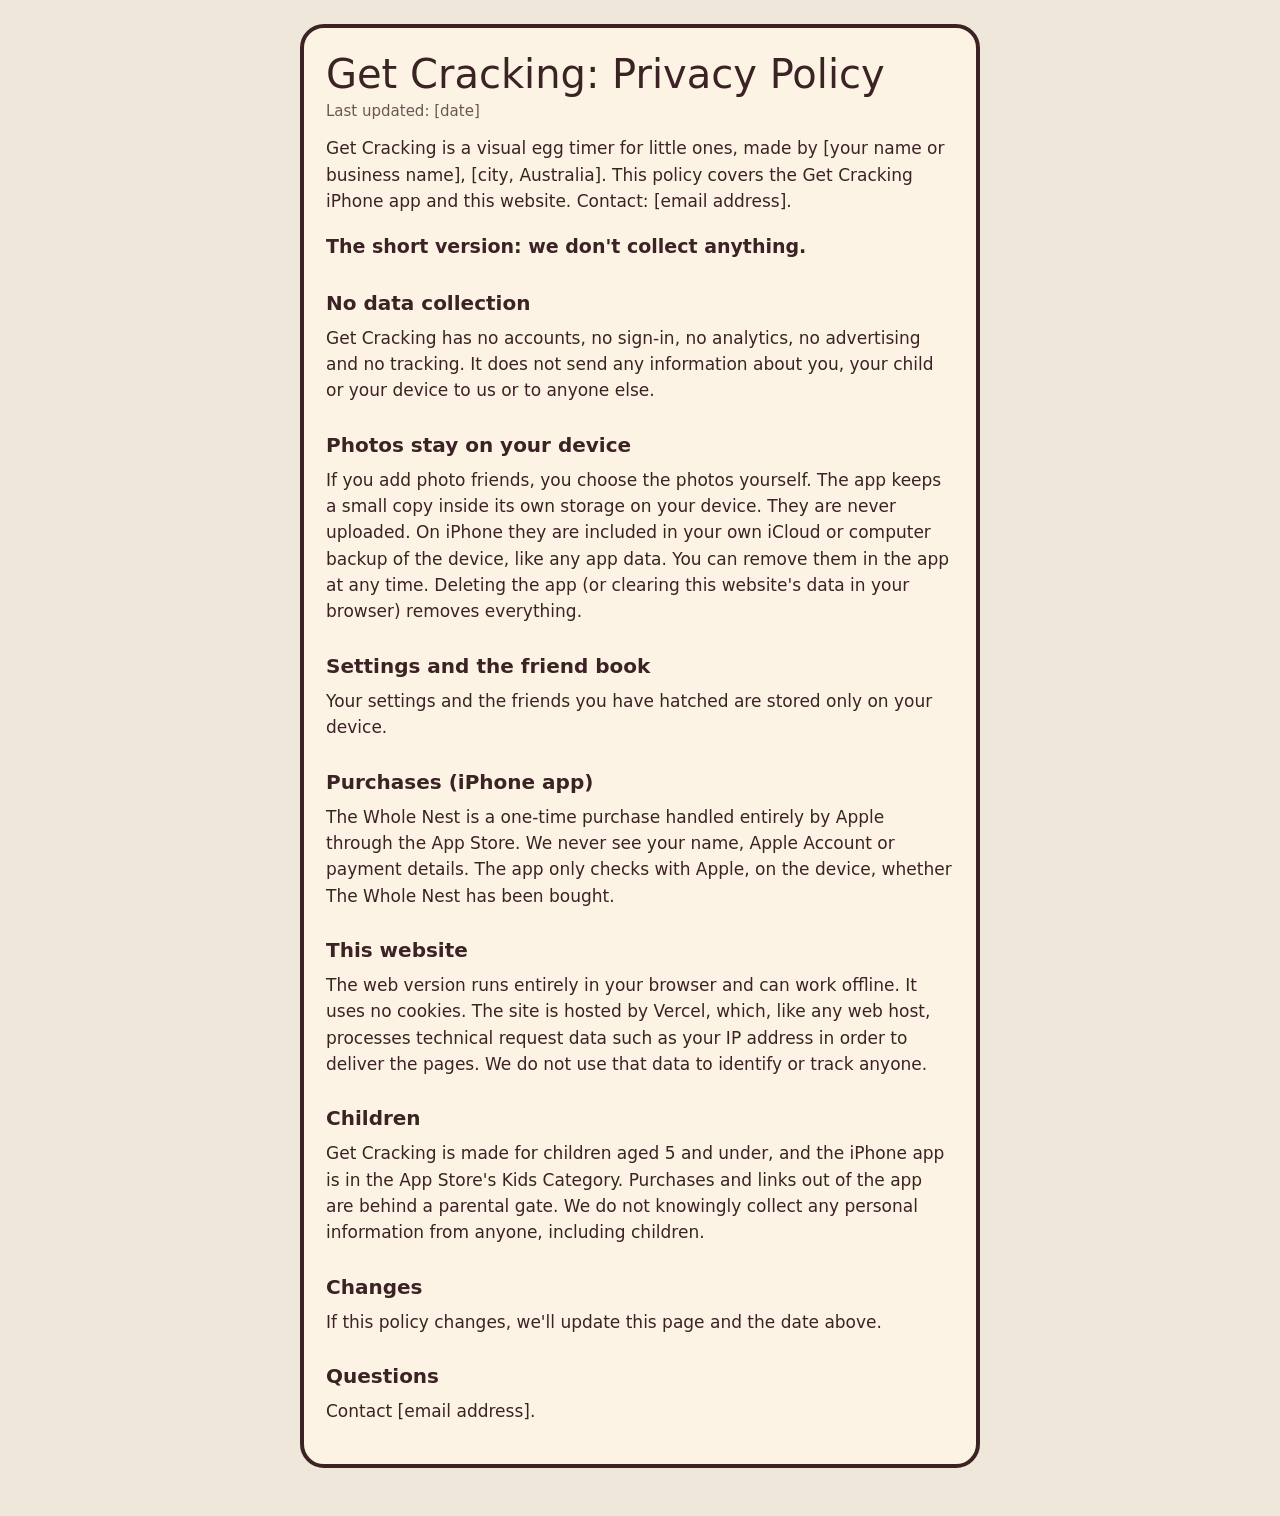
==== privacy.html @ c1076ae8 "Add the privacy policy page (privacy.html) The iPhone app's paywall and the App Store listing link h" ====
<!doctype html>
<html lang="en">
<head>
  <meta charset="utf-8">
  <meta name="viewport" content="width=device-width, initial-scale=1">
  <meta name="theme-color" content="#efe7da">
  <meta name="description" content="Get Cracking privacy policy: the app collects no data.">
  <title>Privacy Policy · Get Cracking</title>
  <link rel="icon" href="icons/icon.svg" type="image/svg+xml">
  <style>
    @font-face { font-family: 'Fredoka'; src: url('fonts/fredoka.woff2') format('woff2'); font-weight: 300 700; font-display: swap; }
    @font-face { font-family: 'Patrick Hand SC'; src: url('fonts/patrick-hand-sc.woff2') format('woff2'); font-weight: 400; font-display: swap; }
    :root { --out: #3b2224; --cream: #fdf3e4; --paper: #efe7da; }
    * { box-sizing: border-box; }
    body {
      margin: 0; padding: 24px 16px 48px; background: var(--paper); color: var(--out);
      font-family: 'Fredoka', ui-rounded, 'Arial Rounded MT Bold', system-ui, sans-serif;
      font-size: 17px; line-height: 1.55;
    }
    main {
      max-width: 680px; margin: 0 auto; padding: 24px 22px 28px; background: var(--cream);
      border: 4px solid var(--out); border-radius: 24px;
    }
    h1 { font-family: 'Patrick Hand SC', 'Fredoka', system-ui, sans-serif; font-weight: 400; font-size: 40px; line-height: 1.1; margin: 0 0 4px; }
    h2 { font-size: 20px; margin: 26px 0 6px; }
    p { margin: 0 0 12px; }
    ul { margin: 0 0 12px; padding-left: 22px; }
    li { margin-bottom: 8px; }
    .updated { opacity: .75; font-size: 15px; }
    .short { font-weight: 600; font-size: 19px; margin: 18px 0; }
    a { color: inherit; }
  </style>
</head>
<body>
  <main>
    <h1>Get Cracking: Privacy Policy</h1>
    <p class="updated">Last updated: [date]</p>

    <p>Get Cracking is a visual egg timer for little ones, made by [your name or business name], [city, Australia]. This policy covers the Get Cracking iPhone app and this website. Contact: [email address].</p>

    <p class="short">The short version: we don't collect anything.</p>

    <h2>No data collection</h2>
    <p>Get Cracking has no accounts, no sign-in, no analytics, no advertising and no tracking. It does not send any information about you, your child or your device to us or to anyone else.</p>

    <h2>Photos stay on your device</h2>
    <p>If you add photo friends, you choose the photos yourself. The app keeps a small copy inside its own storage on your device. They are never uploaded. On iPhone they are included in your own iCloud or computer backup of the device, like any app data. You can remove them in the app at any time. Deleting the app (or clearing this website's data in your browser) removes everything.</p>

    <h2>Settings and the friend book</h2>
    <p>Your settings and the friends you have hatched are stored only on your device.</p>

    <h2>Purchases (iPhone app)</h2>
    <p>The Whole Nest is a one-time purchase handled entirely by Apple through the App Store. We never see your name, Apple Account or payment details. The app only checks with Apple, on the device, whether The Whole Nest has been bought.</p>

    <h2>This website</h2>
    <p>The web version runs entirely in your browser and can work offline. It uses no cookies. The site is hosted by Vercel, which, like any web host, processes technical request data such as your IP address in order to deliver the pages. We do not use that data to identify or track anyone.</p>

    <h2>Children</h2>
    <p>Get Cracking is made for children aged 5 and under, and the iPhone app is in the App Store's Kids Category. Purchases and links out of the app are behind a parental gate. We do not knowingly collect any personal information from anyone, including children.</p>

    <h2>Changes</h2>
    <p>If this policy changes, we'll update this page and the date above.</p>

    <h2>Questions</h2>
    <p>Contact [email address].</p>
  </main>
</body>
</html>
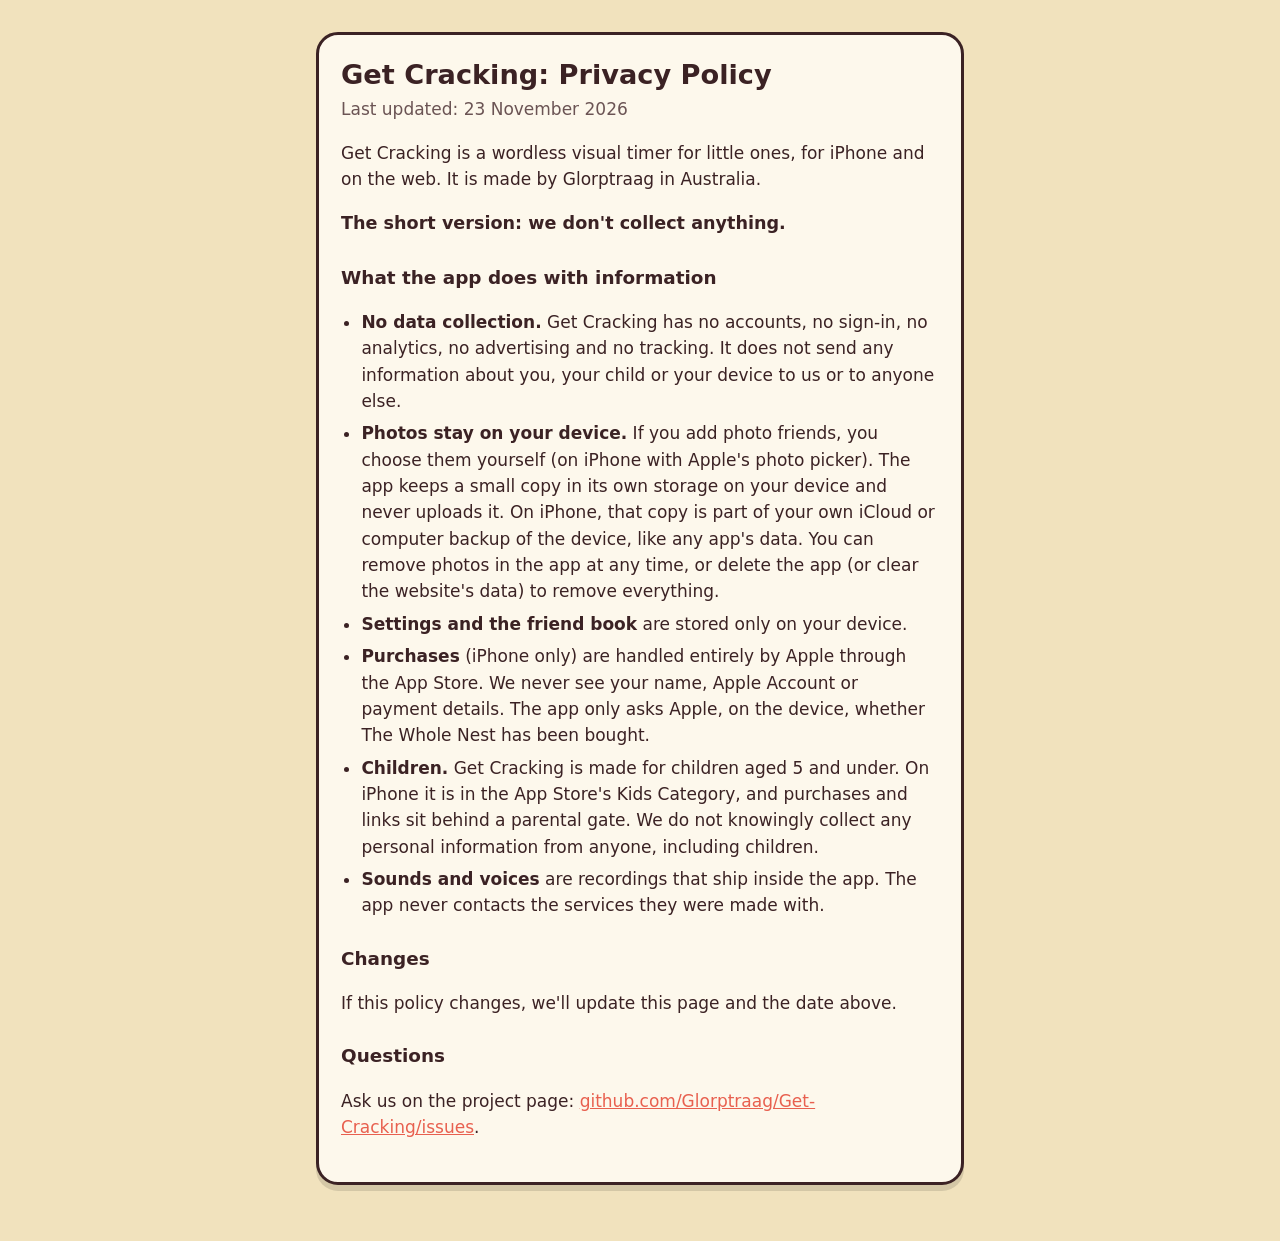
==== commit cb3dafb2: "Kaboom keeps clear of wide friends; platypus tail; privacy policy page - Hatch styles now get ctx.cl" ====
--- a/privacy.html
+++ b/privacy.html
@@ -1,68 +1,53 @@
 <!doctype html>
-<html lang="en">
+<html lang="en-AU">
 <head>
   <meta charset="utf-8">
   <meta name="viewport" content="width=device-width, initial-scale=1">
-  <meta name="theme-color" content="#efe7da">
-  <meta name="description" content="Get Cracking privacy policy: the app collects no data.">
-  <title>Privacy Policy · Get Cracking</title>
+  <title>Get Cracking: Privacy Policy</title>
+  <meta name="description" content="Get Cracking collects no data: no accounts, no analytics, no ads, no tracking. Photos stay on your device.">
   <link rel="icon" href="icons/icon.svg" type="image/svg+xml">
   <style>
     @font-face { font-family: 'Fredoka'; src: url('fonts/fredoka.woff2') format('woff2'); font-weight: 300 700; font-display: swap; }
-    @font-face { font-family: 'Patrick Hand SC'; src: url('fonts/patrick-hand-sc.woff2') format('woff2'); font-weight: 400; font-display: swap; }
-    :root { --out: #3b2224; --cream: #fdf3e4; --paper: #efe7da; }
+    :root { --bg: #f1e2bd; --card: #fdf8ec; --ink: #3b2224; --soft: #6b5454; --accent: #e8604f; }
+    @media (prefers-color-scheme: dark) { :root { --bg: #2a3354; --card: #1f2640; --ink: #f6eedd; --soft: #c9c0b2; --accent: #ffb08a; } }
     * { box-sizing: border-box; }
-    body {
-      margin: 0; padding: 24px 16px 48px; background: var(--paper); color: var(--out);
-      font-family: 'Fredoka', ui-rounded, 'Arial Rounded MT Bold', system-ui, sans-serif;
-      font-size: 17px; line-height: 1.55;
-    }
-    main {
-      max-width: 680px; margin: 0 auto; padding: 24px 22px 28px; background: var(--cream);
-      border: 4px solid var(--out); border-radius: 24px;
-    }
-    h1 { font-family: 'Patrick Hand SC', 'Fredoka', system-ui, sans-serif; font-weight: 400; font-size: 40px; line-height: 1.1; margin: 0 0 4px; }
-    h2 { font-size: 20px; margin: 26px 0 6px; }
-    p { margin: 0 0 12px; }
-    ul { margin: 0 0 12px; padding-left: 22px; }
-    li { margin-bottom: 8px; }
-    .updated { opacity: .75; font-size: 15px; }
-    .short { font-weight: 600; font-size: 19px; margin: 18px 0; }
-    a { color: inherit; }
+    body { margin: 0; background: var(--bg); color: var(--ink); font: 17px/1.55 'Fredoka', system-ui, sans-serif; }
+    main { max-width: 680px; margin: 0 auto; padding: 32px 16px 56px; }
+    article { background: var(--card); border: 3px solid var(--ink); border-radius: 22px; padding: 24px 22px; box-shadow: 0 6px 0 rgba(0,0,0,.12); }
+    h1 { font-size: 1.7rem; line-height: 1.2; margin: 0 0 4px; }
+    h2 { font-size: 1.15rem; margin: 26px 0 6px; }
+    .date { color: var(--soft); margin: 0 0 18px; }
+    .short { font-weight: 600; font-size: 1.1rem; }
+    ul { padding-left: 1.2em; } li { margin: 6px 0; }
+    a { color: var(--accent); }
   </style>
 </head>
 <body>
-  <main>
+<main>
+  <article>
     <h1>Get Cracking: Privacy Policy</h1>
-    <p class="updated">Last updated: [date]</p>
+    <p class="date">Last updated: 23 November 2026</p>
 
-    <p>Get Cracking is a visual egg timer for little ones, made by [your name or business name], [city, Australia]. This policy covers the Get Cracking iPhone app and this website. Contact: [email address].</p>
+    <p>Get Cracking is a wordless visual timer for little ones, for iPhone and on the web. It is made by Glorptraag in Australia.</p>
 
     <p class="short">The short version: we don't collect anything.</p>
 
-    <h2>No data collection</h2>
-    <p>Get Cracking has no accounts, no sign-in, no analytics, no advertising and no tracking. It does not send any information about you, your child or your device to us or to anyone else.</p>
-
-    <h2>Photos stay on your device</h2>
-    <p>If you add photo friends, you choose the photos yourself. The app keeps a small copy inside its own storage on your device. They are never uploaded. On iPhone they are included in your own iCloud or computer backup of the device, like any app data. You can remove them in the app at any time. Deleting the app (or clearing this website's data in your browser) removes everything.</p>
-
-    <h2>Settings and the friend book</h2>
-    <p>Your settings and the friends you have hatched are stored only on your device.</p>
-
-    <h2>Purchases (iPhone app)</h2>
-    <p>The Whole Nest is a one-time purchase handled entirely by Apple through the App Store. We never see your name, Apple Account or payment details. The app only checks with Apple, on the device, whether The Whole Nest has been bought.</p>
-
-    <h2>This website</h2>
-    <p>The web version runs entirely in your browser and can work offline. It uses no cookies. The site is hosted by Vercel, which, like any web host, processes technical request data such as your IP address in order to deliver the pages. We do not use that data to identify or track anyone.</p>
-
-    <h2>Children</h2>
-    <p>Get Cracking is made for children aged 5 and under, and the iPhone app is in the App Store's Kids Category. Purchases and links out of the app are behind a parental gate. We do not knowingly collect any personal information from anyone, including children.</p>
+    <h2>What the app does with information</h2>
+    <ul>
+      <li><strong>No data collection.</strong> Get Cracking has no accounts, no sign-in, no analytics, no advertising and no tracking. It does not send any information about you, your child or your device to us or to anyone else.</li>
+      <li><strong>Photos stay on your device.</strong> If you add photo friends, you choose them yourself (on iPhone with Apple's photo picker). The app keeps a small copy in its own storage on your device and never uploads it. On iPhone, that copy is part of your own iCloud or computer backup of the device, like any app's data. You can remove photos in the app at any time, or delete the app (or clear the website's data) to remove everything.</li>
+      <li><strong>Settings and the friend book</strong> are stored only on your device.</li>
+      <li><strong>Purchases</strong> (iPhone only) are handled entirely by Apple through the App Store. We never see your name, Apple Account or payment details. The app only asks Apple, on the device, whether The Whole Nest has been bought.</li>
+      <li><strong>Children.</strong> Get Cracking is made for children aged 5 and under. On iPhone it is in the App Store's Kids Category, and purchases and links sit behind a parental gate. We do not knowingly collect any personal information from anyone, including children.</li>
+      <li><strong>Sounds and voices</strong> are recordings that ship inside the app. The app never contacts the services they were made with.</li>
+    </ul>
 
     <h2>Changes</h2>
     <p>If this policy changes, we'll update this page and the date above.</p>
 
     <h2>Questions</h2>
-    <p>Contact [email address].</p>
-  </main>
+    <p>Ask us on the project page: <a href="https://github.com/Glorptraag/Get-Cracking/issues">github.com/Glorptraag/Get-Cracking/issues</a>.</p>
+  </article>
+</main>
 </body>
 </html>
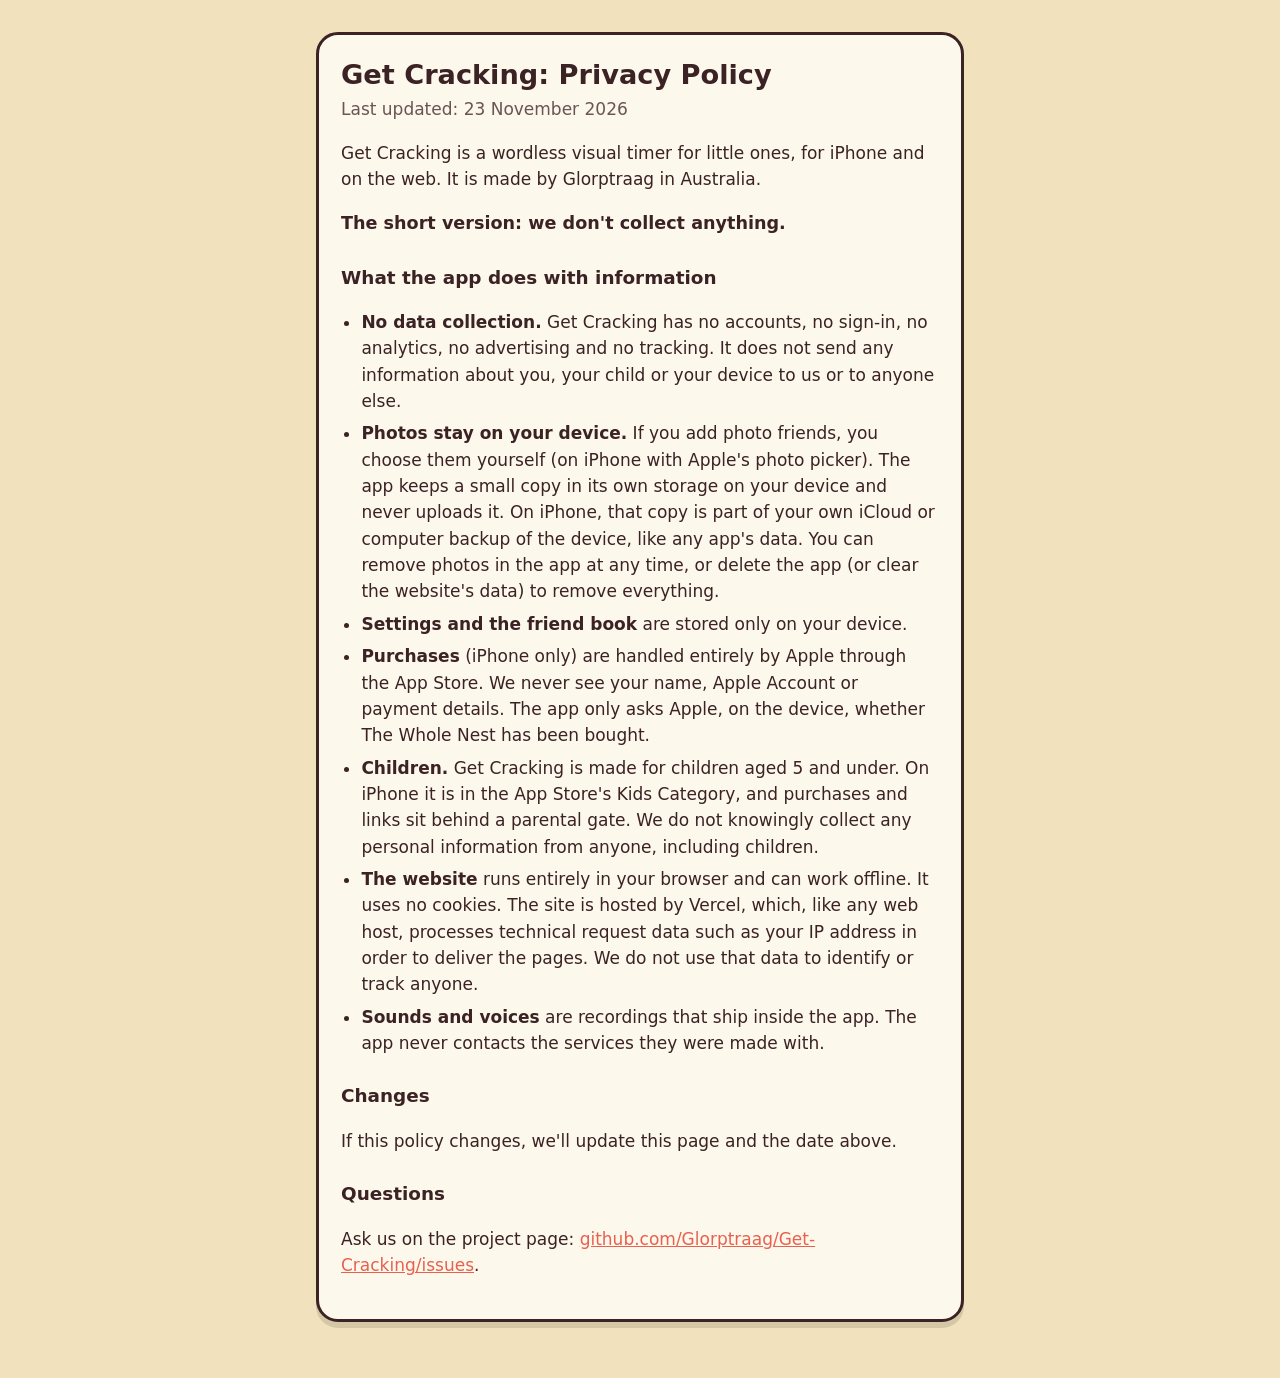
==== commit d5e22c9a: "Privacy page: the website paragraph (no cookies, Vercel hosting) Carried over from claude/privacy-po" ====
--- a/privacy.html
+++ b/privacy.html
@@ -39,6 +39,7 @@
       <li><strong>Settings and the friend book</strong> are stored only on your device.</li>
       <li><strong>Purchases</strong> (iPhone only) are handled entirely by Apple through the App Store. We never see your name, Apple Account or payment details. The app only asks Apple, on the device, whether The Whole Nest has been bought.</li>
       <li><strong>Children.</strong> Get Cracking is made for children aged 5 and under. On iPhone it is in the App Store's Kids Category, and purchases and links sit behind a parental gate. We do not knowingly collect any personal information from anyone, including children.</li>
+      <li><strong>The website</strong> runs entirely in your browser and can work offline. It uses no cookies. The site is hosted by Vercel, which, like any web host, processes technical request data such as your IP address in order to deliver the pages. We do not use that data to identify or track anyone.</li>
       <li><strong>Sounds and voices</strong> are recordings that ship inside the app. The app never contacts the services they were made with.</li>
     </ul>
 
